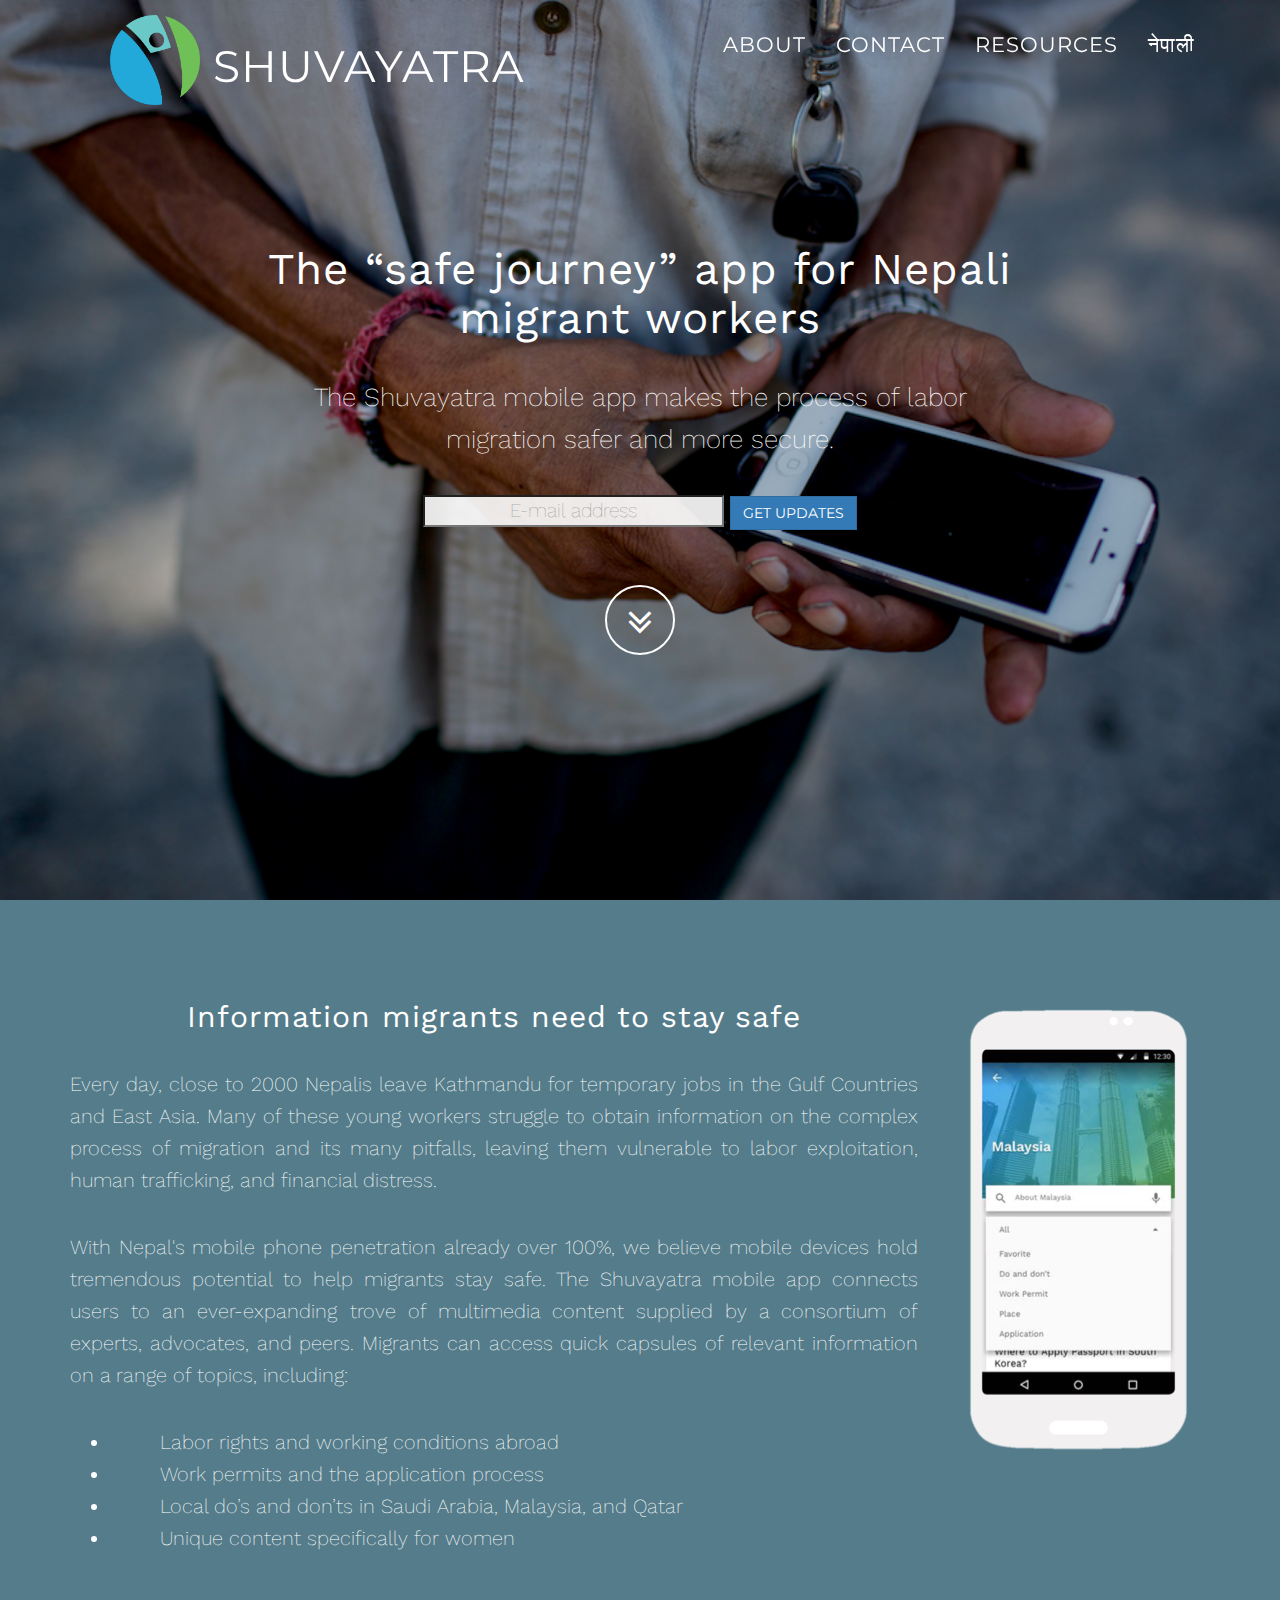
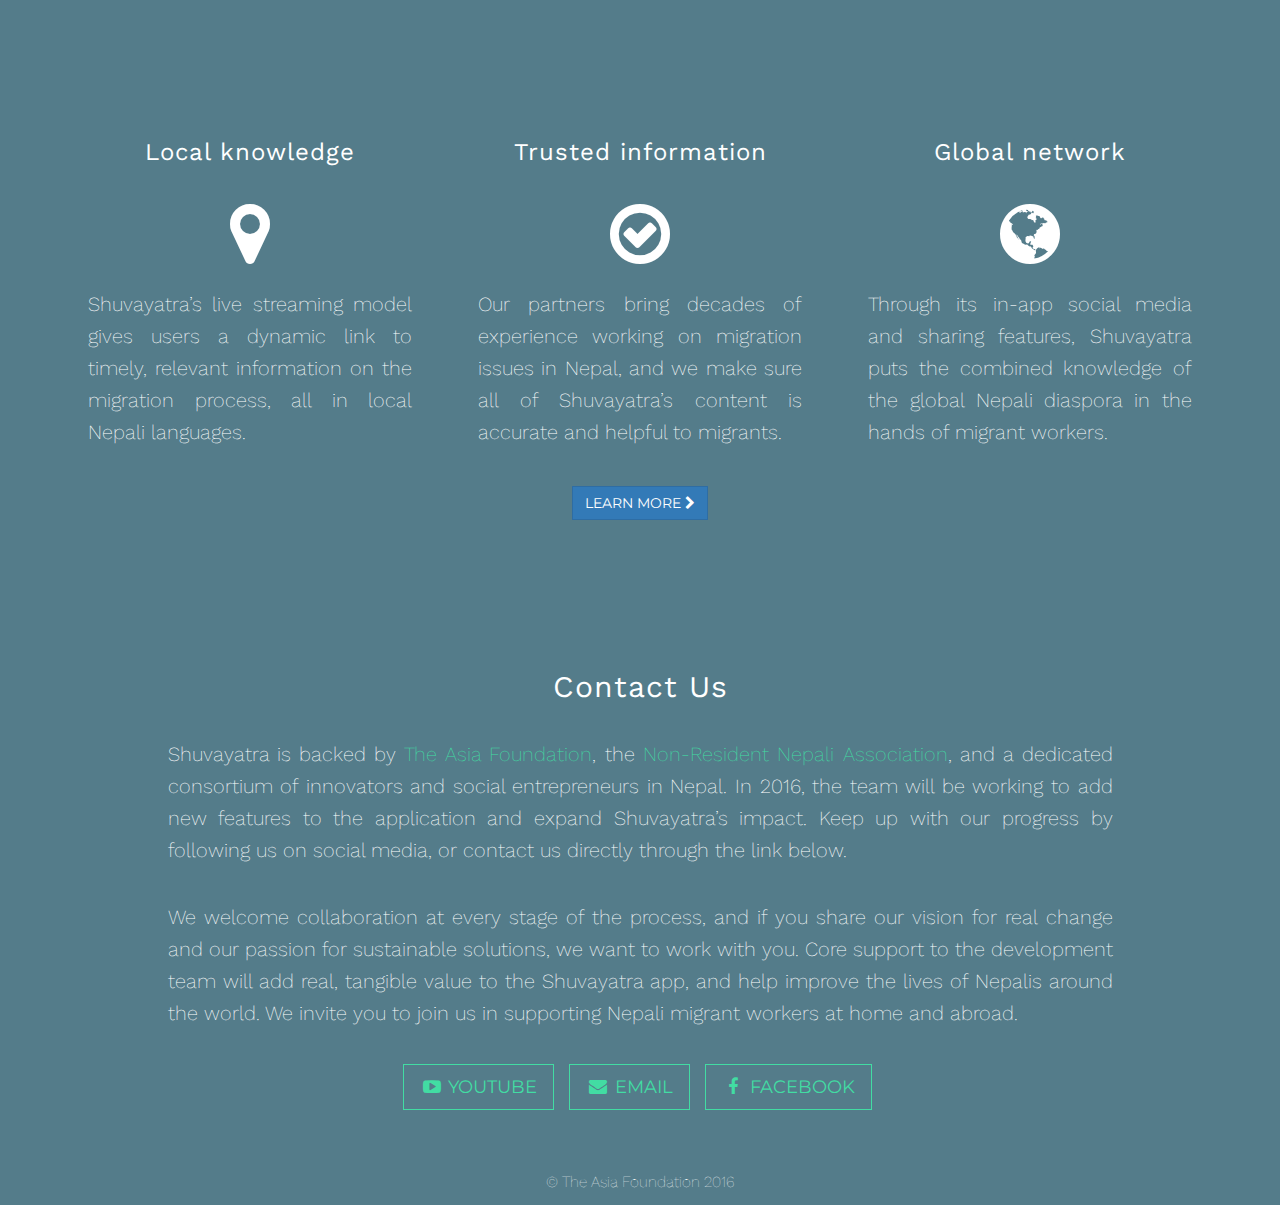
==== index.html @ eabff845 "revise translations on main page" ====
<!DOCTYPE html>
<html lang="en,ne">

<head>

    <meta charset="utf-8">
    <meta http-equiv="X-UA-Compatible" content="IE=edge">
    <meta name="viewport" content="width=device-width, initial-scale=1">
    <meta name="description" content="The Shuvayatra mobile app makes the process of labor migration safer and more secure for Nepali workers.">
    <meta name="author" content="">

    <link rel="icon" href="https://dfed6fddc25c691178fe53743602314c5fc57962.googledrive.com/host/0B5J8Wo81pfk5S0ZQRzBnTHBxbEk/img/logo-square.png" type="image/png" />

    <!-- Open Graph tags -->
    <meta property="og:title" content="The “safe journey” app for Nepali migrant workers" />
    <meta property="og:type" content="website" />
    <meta property="og:description" content="The Shuvayatra mobile app makes labor migration safer and more secure." />
    <meta property="og:image" content="https://dfed6fddc25c691178fe53743602314c5fc57962.googledrive.com/host/0B5J8Wo81pfk5S0ZQRzBnTHBxbEk/img/logo-square.png" />

    <title class="translate" key="the_safe_journey_app">Shuvayatra - The Safe Migration App</title>

    <!-- Bootstrap Core CSS -->
    <link href="css/bootstrap.min.css" rel="stylesheet">

    <!-- Custom CSS -->
    <link href="css/grayscale.css" rel="stylesheet">

    <!-- Custom Fonts -->
    <link href="font-awesome/css/font-awesome.min.css" rel="stylesheet" type="text/css">
    <link href="http://fonts.googleapis.com/css?family=Montserrat:400,700" rel="stylesheet" type="text/css">

    <!-- HTML5 Shim and Respond.js IE8 support of HTML5 elements and media queries -->
    <!-- WARNING: Respond.js doesn't work if you view the page via file:// -->
    <!--[if lt IE 9]>
        <script src="https://oss.maxcdn.com/libs/html5shiv/3.7.0/html5shiv.js"></script>
        <script src="https://oss.maxcdn.com/libs/respond.js/1.4.2/respond.min.js"></script>
    <![endif]-->

</head>

<body id="page-top" data-spy="scroll" data-target=".navbar-fixed-top">

    <!-- Navigation -->
    <nav class="navbar navbar-custom navbar-fixed-top" role="navigation">
        <div class="container">
            <div class="navbar-header">
                <button type="button" class="navbar-toggle" data-toggle="collapse" data-target=".navbar-main-collapse">
                    <i class="fa fa-bars"></i>
                </button>
                <a class="navbar-brand page-scroll" href="#page-top">
                  <ul>
                    <img class="logo" src="img/logo-square.png" />
                    <span class="translate">Shuvayatra</span>
                  </ul>
                </a>
            </div>

            <!-- Collect the nav links, forms, and other content for toggling -->
            <div class="collapse navbar-collapse navbar-right navbar-main-collapse">
                <ul class="nav navbar-nav">
                    <!-- Hidden li included to remove active class from about link when scrolled up past about section -->
                    <li class="hidden">
                        <a href="#page-top"></a>
                    </li>
                    <li>
                        <a class="page-scroll translate" href="#about">About</a>
                    </li>
                    <!-- <li>
                        <a class="page-scroll" href="#download">Download</a>
                    </li> -->
                    <li>
                        <a class="page-scroll translate" href="#contact">Contact</a>
                    </li>
                    <li>
                      <a class="translate resourcelink" href="more-info.html?x=/">Resources</a>
                    </li>
                    <li>
                      <a class="translatebtn" href="#nepali" style="font-size: 20px;" onclick="toNepali()">नेपाली</a>
                    </li>
                </ul>
            </div>
            <!-- /.navbar-collapse -->
        </div>
        <!-- /.container -->
    </nav>

    <!-- Intro Header -->
    <header class="intro">
        <div class="intro-body">
            <div class="container">
                <div class="row">
                    <div class="col-md-8 col-md-offset-2">
                        <h1 class="brand-heading translate" key="the_safe_journey_app">The “safe journey” app for Nepali migrant workers</h1>
                        <p class="intro-text translate" key="the_shuvayatra_mobile_app">The Shuvayatra mobile app makes the process of labor migration safer and more secure.</p>
                        <form action="http://formspree.io/tech@asiafoundation.org" method="POST">
                          <input class="translate" type="email" id="email" name="_replyto" placeholder="E-mail address"/>
                          <input class="translate" type="hidden" name="body" value="Register for Shuvayatra app using FormSpree"/>
                          <button type="submit" class="btn btn-primary translate">Get updates</button>
                        </form>
                        <br> <br>
                        <a href="#about" class="btn btn-circle page-scroll">
                            <i class="fa fa-angle-double-down animated"></i>
                        </a>
                    </div>
                </div>
            </div>
        </div>
    </header>

    <!-- About Section -->
    <section id="about" class="content-section text-center">
      <div class="container content-section text-center">
        <div class="row">
            <div class="col-md-9 col-xs-12">
                <h2 class="translate">Information migrants need to stay safe</h2>
                <p class="translate" key="every_day_close">Every day, close to 2000 Nepalis leave Kathmandu for temporary jobs in the Gulf Countries and East Asia. Many of these young workers struggle to obtain information on the complex process of migration and its many pitfalls, leaving them vulnerable to labor exploitation, human trafficking, and financial distress.</p>
                <p class="translate" key="with_nepal_mobile_phone">With Nepal's mobile phone penetration already over 100%, we believe mobile devices hold tremendous potential to help migrants stay safe. The Shuvayatra mobile app connects users to an ever-expanding trove of multimedia content supplied by a consortium of experts, advocates, and peers. Migrants can access quick capsules of relevant information on a range of topics, including:</p>
                <div class="topics">
                  <ul>
                    <li class="translate">Labor rights and working conditions abroad</li>
                    <li class="translate">Work permits and the application process</li>
                    <li class="translate" key="local_dos_and_donts">Local do’s and don’ts in Saudi Arabia, Malaysia, and Qatar</li>
                    <li class="translate" key="unique_women_content">Unique content specifically for women</li>
                  </ul>
                </div>
            </div>
            <div class="col-md-3 col-xs-12">
              <img src="img/screenshot.png">
            </div>
        </div>
      </div>
    </section>

    <!-- Download Section -->
    <section id="download" class="content-section text-center">
        <div class="download-section">
            <div class="container">
              <div class="row">
                <div class="col-lg-4 col-xs-12">
                    <h3 class="translate">Local knowledge</h3>
                    <i class="fa fa-map-marker fa-5x"></i>
                    <p class="translate" key="live_streaming_model">Shuvayatra’s live streaming model gives users a dynamic link to timely, relevant information on the migra&shy;tion process, all in local Nepali languages.</p>
                </div>
                <div class="col-lg-4 col-xs-12">
                    <h3 class="translate">Trusted information</h3>
                    <i class="fa fa-check-circle-o fa-5x"></i>
                    <p class="translate" key="our_partners">Our partners bring decades of experience working on migration issues in Nepal, and we make sure all of Shuvayatra’s content is accurate and helpful to migrants.</p>
                </div>
                <div class="col-lg-4 col-xs-12">
                    <h3 class="translate">Global network</h3>
                    <i class="fa fa-globe fa-5x"></i>
                    <p class="translate" key="in_app_social_media">Through its in-app social media and sharing features, Shuvayatra puts the combined knowledge of the global Nepali diaspora in the hands of migrant workers.</p>
                </div>
            </div>
          </div>
          &nbsp;
          <div class="container">
            <div class="col-lg-8 col-lg-offset-2">
              <a href="more-info.html?x=/" class="translate btn btn-primary resourcelink" key="learn_more">Learn more <i class="fa fa-chevron-right"></i></a>
            </div>
          </div>
        </div>
    </section>

    <!-- Contact Section -->
    <section id="contact" class="container content-section text-center">
        <div class="row">
            <div class="col-lg-10 col-lg-offset-1">
                <h2 class="translate">Contact Us</h2>
                <p class="translate" key="backed_by_taf">Shuvayatra is backed by <a href="http://asiafoundation.org/">The Asia Foundation</a>, the <a href="http://nrna.org.np">Non-Resident Nepali Association</a>, and a dedicated consortium of innovators and social entrepreneurs in Nepal. In 2016, the team will be working to add new features to the application and expand Shuvayatra’s impact. Keep up with our progress by following us on social media, or contact us directly through the link below.</p>
                <p class="translate" key="welcome_collaboration">We welcome collaboration at every stage of the process, and if you share our vision for real change and our passion for sustainable solutions, we want to work with you. Core support to the development team will add real, tangible value to the Shuvayatra app, and help improve the lives of Nepalis around the world. We invite you to join us in supporting Nepali migrant workers at home and abroad.</p>
                <ul class="list-inline banner-social-buttons">
                    <li>
                          <a href="https://www.youtube.com/channel/UC5z1Cb5_fWElWu8L_8pslwQ" class="btn btn-default btn-lg"><i class="fa fa-youtube-play fa-fw"></i> <span class="network-name translate">YouTube</span></a>
                    </li>
                    <li>
                        <a href="mailto:tech@asiafoundation.org" class="btn btn-default btn-lg"><i class="fa fa-envelope fa-fw"></i> <span class="network-name translate">Email</span></a>
                    </li>
                    <li>
                        <a href="https://www.facebook.com/ShuvayatraApp" class="btn btn-default btn-lg"><i class="fa fa-facebook fa-fw"></i> <span class="network-name translate">Facebook</span></a>
                    </li>
                </ul>
            </div>
        </div>
    </section>

        <!-- Footer -->
    <footer>
        <div class="container text-center">
            <p>&copy; The Asia Foundation 2016</p>
        </div>
    </footer>

    <!-- jQuery -->
    <script src="js/jquery.js"></script>

    <!-- Bootstrap Core JavaScript -->
    <script src="js/bootstrap.min.js"></script>

    <!-- Plugin JavaScript -->
    <script src="js/jquery.easing.min.js"></script>

    <!-- Custom Theme JavaScript -->
    <script src="js/grayscale.js"></script>

    <script src="js/polyglot.min.js"></script>
    <script src="js/translate.js"></script>
</body>

</html>
---- css/grayscale.css ----
/*!
 * Start Bootstrap - Grayscale Bootstrap Theme (http://startbootstrap.com)
 * Code licensed under the Apache License v2.0.
 * For details, see http://www.apache.org/licenses/LICENSE-2.0.
 */
 @import url(//fonts.googleapis.com/css?family=Work+Sans:400,300,200,500);
 @import url(https://fonts.googleapis.com/css?family=Khula:300,400,600&subset=devanagari);

body {
    width: 100%;
    height: 100%;
    font-family: 'Work Sans', 'Khula', 'Helvetica', sans-serif !important;
    color: #fff;
    background-color: #547C8A;
}

html {
    width: 100%;
    height: 100%;
}

h1,
h2,
h3,
h4,
h5,
h6 {
    margin: 0 0 35px;
    font-weight: 400;
    letter-spacing: 1px;
}

p {
    margin: 0 0 25px;
    font-size: 18px;
    line-height: 1.5;
    font-weight: 200;
}
.topics ul {
  margin: 0 0 25px;
  font-size: 18px;
  line-height: 1.5;
  text-align: left;
  font-weight: 200;
}

@media(min-width:768px) {
    p {
        margin: 0 0 35px;
        font-size: 20px;
        line-height: 1.6;
    }
    .topics ul {
      text-indent: 50px;
      margin: 0 0 35px;
      font-size: 20px;
      line-height: 1.6;
    }
}

a {
    color: #42dca3;
    -webkit-transition: all .2s ease-in-out;
    -moz-transition: all .2s ease-in-out;
    transition: all .2s ease-in-out;
}

a:hover,
a:focus {
    text-decoration: none;
    color: #1d9b6c;
}

.light {
    font-weight: 400;
}

.logo {
  height: 90px;
  width: auto;
  margin-top: -20px;
}

@media(max-width:768px) {
  .logo {
    height: 40px;
    margin-top: -5px;
  }
}

.navbar-custom {
    margin-bottom: 0;
    border-bottom: 1px solid rgba(255,255,255,.3);
    text-transform: uppercase;
    font-family: Montserrat,"Helvetica Neue",Helvetica,Arial,sans-serif;
    background-color: #000;
    font-size: 1.5em;
}

.navbar-custom .navbar-brand {
    font-weight: 400;
}

.navbar-custom .navbar-brand:focus {
    outline: 0;
}

.navbar-custom .navbar-brand .navbar-toggle {
    padding: 4px 6px;
    font-size: 16px;
    color: #fff;
}

.navbar-custom .navbar-brand .navbar-toggle:focus,
.navbar-custom .navbar-brand .navbar-toggle:active {
    outline: 0;
}

.navbar-custom a {
    color: #fff;
}

.navbar-custom .nav li a {
    -webkit-transition: background .3s ease-in-out;
    -moz-transition: background .3s ease-in-out;
    transition: background .3s ease-in-out;
    text-align: right;
}

.navbar-custom .nav li a:hover {
    outline: 0;
    color: rgba(255,255,255,.8);
    background-color: transparent;
}

.navbar-custom .nav li a:focus,
.navbar-custom .nav li a:active {
    outline: 0;
    background-color: transparent;
}

.navbar-custom .nav li.active {
    outline: 0;
}

.navbar-custom .nav li.active a {
    background-color: rgba(255,255,255,.3);
}

.navbar-custom .nav li.active a:hover {
    color: #fff;
}

@media(min-width:768px) {
    .navbar-custom {
        padding: 20px 0;
        border-bottom: 0;
        letter-spacing: 1px;
        background: 0 0;
        -webkit-transition: background .3s ease-in-out,padding .3s ease-in-out;
        -moz-transition: background .3s ease-in-out,padding .3s ease-in-out;
        transition: background .3s ease-in-out,padding .3s ease-in-out;
    }

    .navbar-custom .navbar-brand {
      font-size: 44px;
    }

    .navbar-custom img {
      transition: height .3s ease-in-out, margin 0.3s ease-in-out;
    }

    .navbar-custom.top-nav-collapse img {
      height: 40px;
      margin-top: -10px;
    }

    .navbar-custom.top-nav-collapse {
        padding: 0;
        border-bottom: 1px solid rgba(255,255,255,.3);
        background: #000;
    }
}

.intro {
    display: table;
    width: 100%;
    height: auto;
    padding: 100px 0;
    text-align: center;
    color: #fff;
    background: url(../img/intro-bg\ copy.png) no-repeat bottom center scroll;
    background-color: #000;
    -webkit-background-size: cover;
    -moz-background-size: cover;
    background-size: cover;
    -o-background-size: cover;
}

.intro .intro-body {
    display: table-cell;
    vertical-align: middle;
}

.intro .intro-body .brand-heading {
    font-size: 32px;
}

.intro .intro-body .intro-text {
    font-size: 18px;
}

form {
  margin-left: auto;
  margin-right: auto;
  font-size: 1.4em;
  font-weight: lighter;
  font-family: inherit;
}

#email {
  background: rgba(255, 255, 255, 0.9);
  text-align: center;
  padding: 0 20px;
  font-family: inherit;
  color: #000;
}

@media(min-width:768px) {
    .intro {
        height: 100%;
        padding: 0;
    }

    .intro .intro-body .brand-heading {
        font-size: 44px;
    }

    .intro .intro-body .intro-text {
        font-size: 26px;
    }
}

.btn-circle {
    width: 70px;
    height: 70px;
    margin-top: 15px;
    padding: 7px 16px;
    border: 2px solid #fff;
    border-radius: 100%!important;
    font-size: 40px;
    color: #fff;
    background: 0 0;
    -webkit-transition: background .3s ease-in-out;
    -moz-transition: background .3s ease-in-out;
    transition: background .3s ease-in-out;
}

.btn-circle:hover,
.btn-circle:focus {
    outline: 0;
    color: #fff;
    background: rgba(255,255,255,.1);
}

.btn-circle i.animated {
    -webkit-transition-property: -webkit-transform;
    -webkit-transition-duration: 1s;
    -moz-transition-property: -moz-transform;
    -moz-transition-duration: 1s;
}

.btn-circle:hover i.animated {
    -webkit-animation-name: pulse;
    -moz-animation-name: pulse;
    -webkit-animation-duration: 1.5s;
    -moz-animation-duration: 1.5s;
    -webkit-animation-iteration-count: infinite;
    -moz-animation-iteration-count: infinite;
    -webkit-animation-timing-function: linear;
    -moz-animation-timing-function: linear;
}

@-webkit-keyframes pulse {
    0% {
        -webkit-transform: scale(1);
        transform: scale(1);
    }

    50% {
        -webkit-transform: scale(1.2);
        transform: scale(1.2);
    }

    100% {
        -webkit-transform: scale(1);
        transform: scale(1);
    }
}

@-moz-keyframes pulse {
    0% {
        -moz-transform: scale(1);
        transform: scale(1);
    }

    50% {
        -moz-transform: scale(1.2);
        transform: scale(1.2);
    }

    100% {
        -moz-transform: scale(1);
        transform: scale(1);
    }
}

.content-section {
    padding-top: 35px;
}

.content-section p {
  text-align: justify;
}

.download-section {
    width: 100%;
    padding: 50px 0;
    color: #fff;
    background: url(../img/boats.jpg) no-repeat center center scroll;
    -webkit-background-size: cover;
    -moz-background-size: cover;
    background-size: cover;
    -o-background-size: cover;
}

.download-section p {
  text-align: justify;
  margin: 5%;
}

#map {
    width: 100%;
    height: 200px;
    margin-top: 100px;
}

@media(min-width:767px) {
    .content-section {
        padding-top: 50px;
    }

    .download-section {
        padding: 100px 0;
    }

    #map {
        height: 400px;
        margin-top: 250px;
    }
}

.btn {
    border-radius: 0;
    text-transform: uppercase;
    font-family: Montserrat,"Helvetica Neue",Helvetica,Arial,sans-serif;
    font-weight: 400;
    -webkit-transition: all .3s ease-in-out;
    -moz-transition: all .3s ease-in-out;
    transition: all .3s ease-in-out;
}

.btn-default {
    border: 1px solid #42dca3;
    color: #42dca3;
    background-color: transparent;
}

.btn-default:hover,
.btn-default:focus {
    border: 1px solid #42dca3;
    outline: 0;
    color: #000;
    background-color: #42dca3;
}

ul.banner-social-buttons {
    margin-top: 0;
}

@media(max-width:1199px) {
    ul.banner-social-buttons {
        margin-top: 15px;
    }
}

@media(max-width:767px) {
    ul.banner-social-buttons li {
        display: inline;
        margin-bottom: 20px;
        margin: 0 5%;
        padding: 0;
    }

    ul.banner-social-buttons li:last-child {
        margin-bottom: 0;
    }

    ul.banner-social-buttons .network-name {
      display: none;
    }
}

footer {
    padding: 50px 0 10px 0;
}

footer p {
    margin: 0;
    font-weight: 100;
    font-size: 1.1em;
}

::-moz-selection {
    text-shadow: none;
    background: #fcfcfc;
    background: rgba(255,255,255,.2);
}

::selection {
    text-shadow: none;
    background: #fcfcfc;
    background: rgba(255,255,255,.2);
}

img::selection {
    background: 0 0;
}

img::-moz-selection {
    background: 0 0;
}

body {
    webkit-tap-highlight-color: rgba(255,255,255,.2);
}
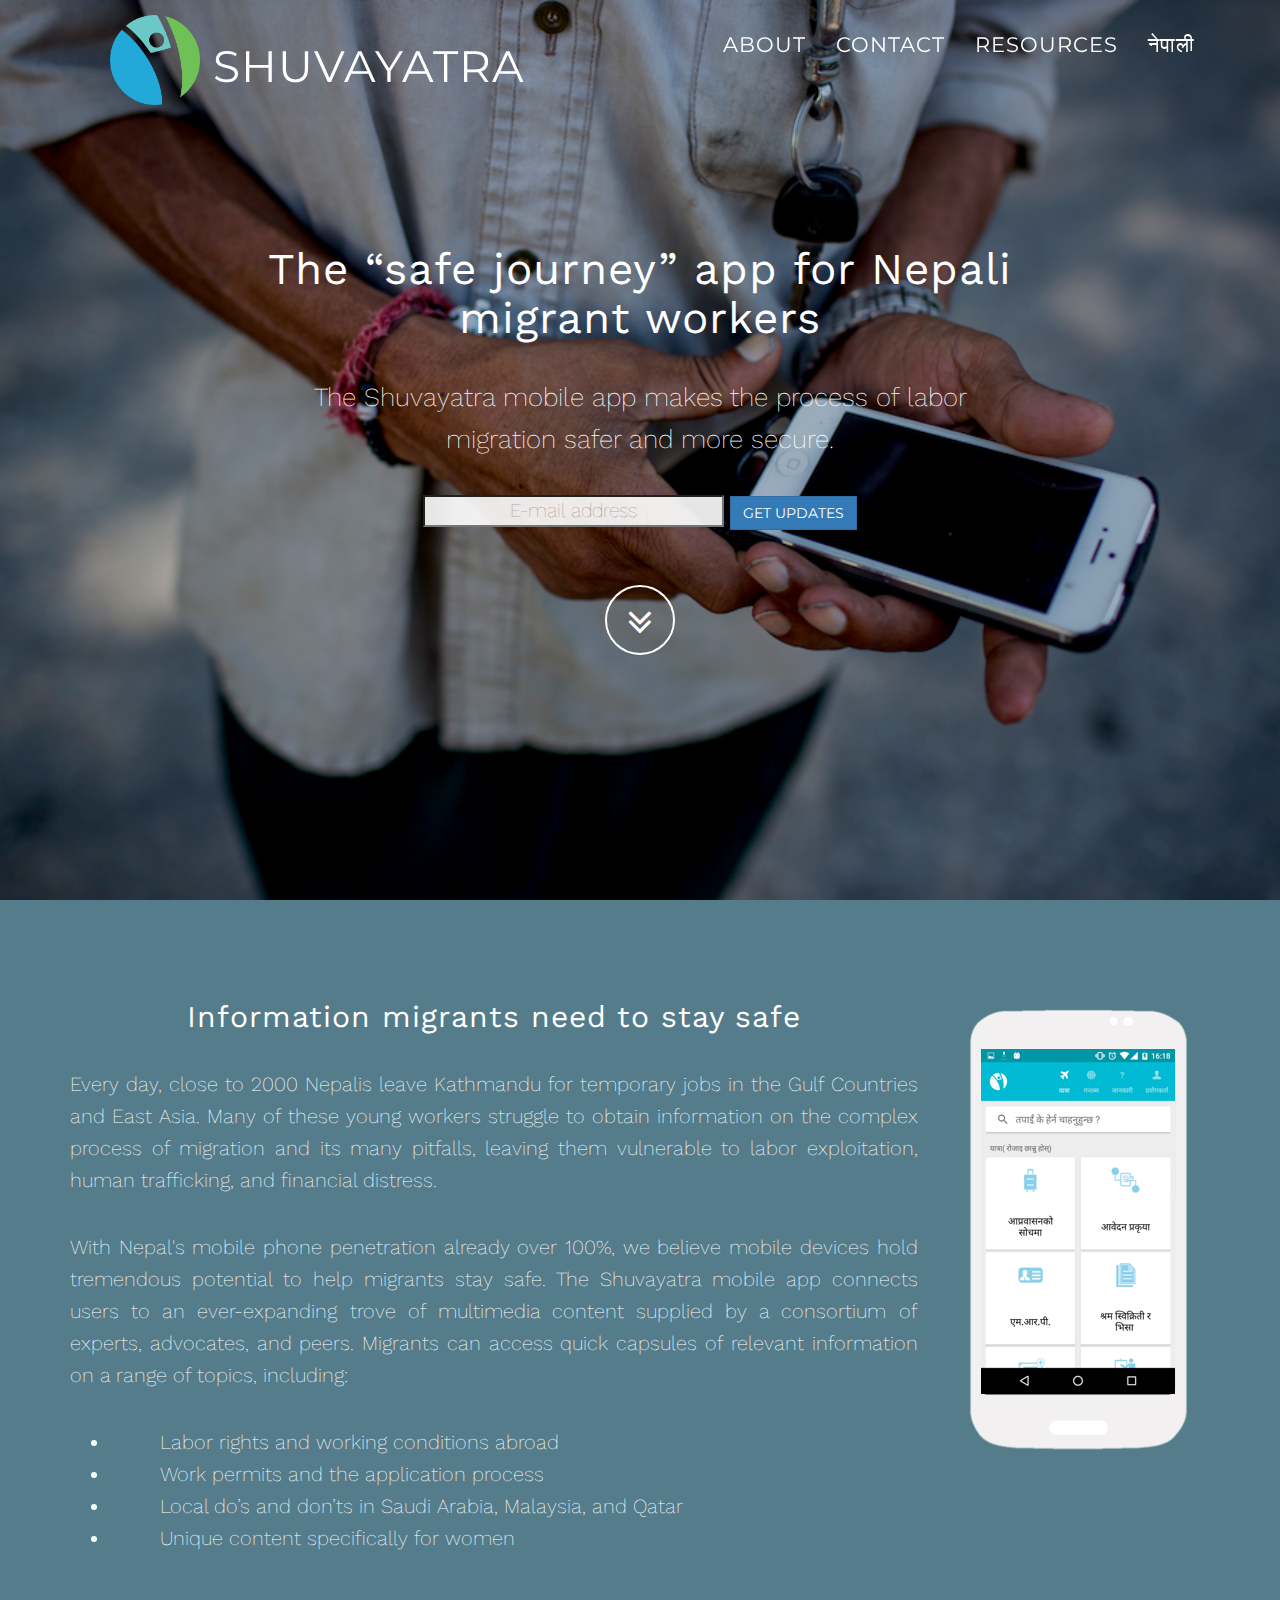
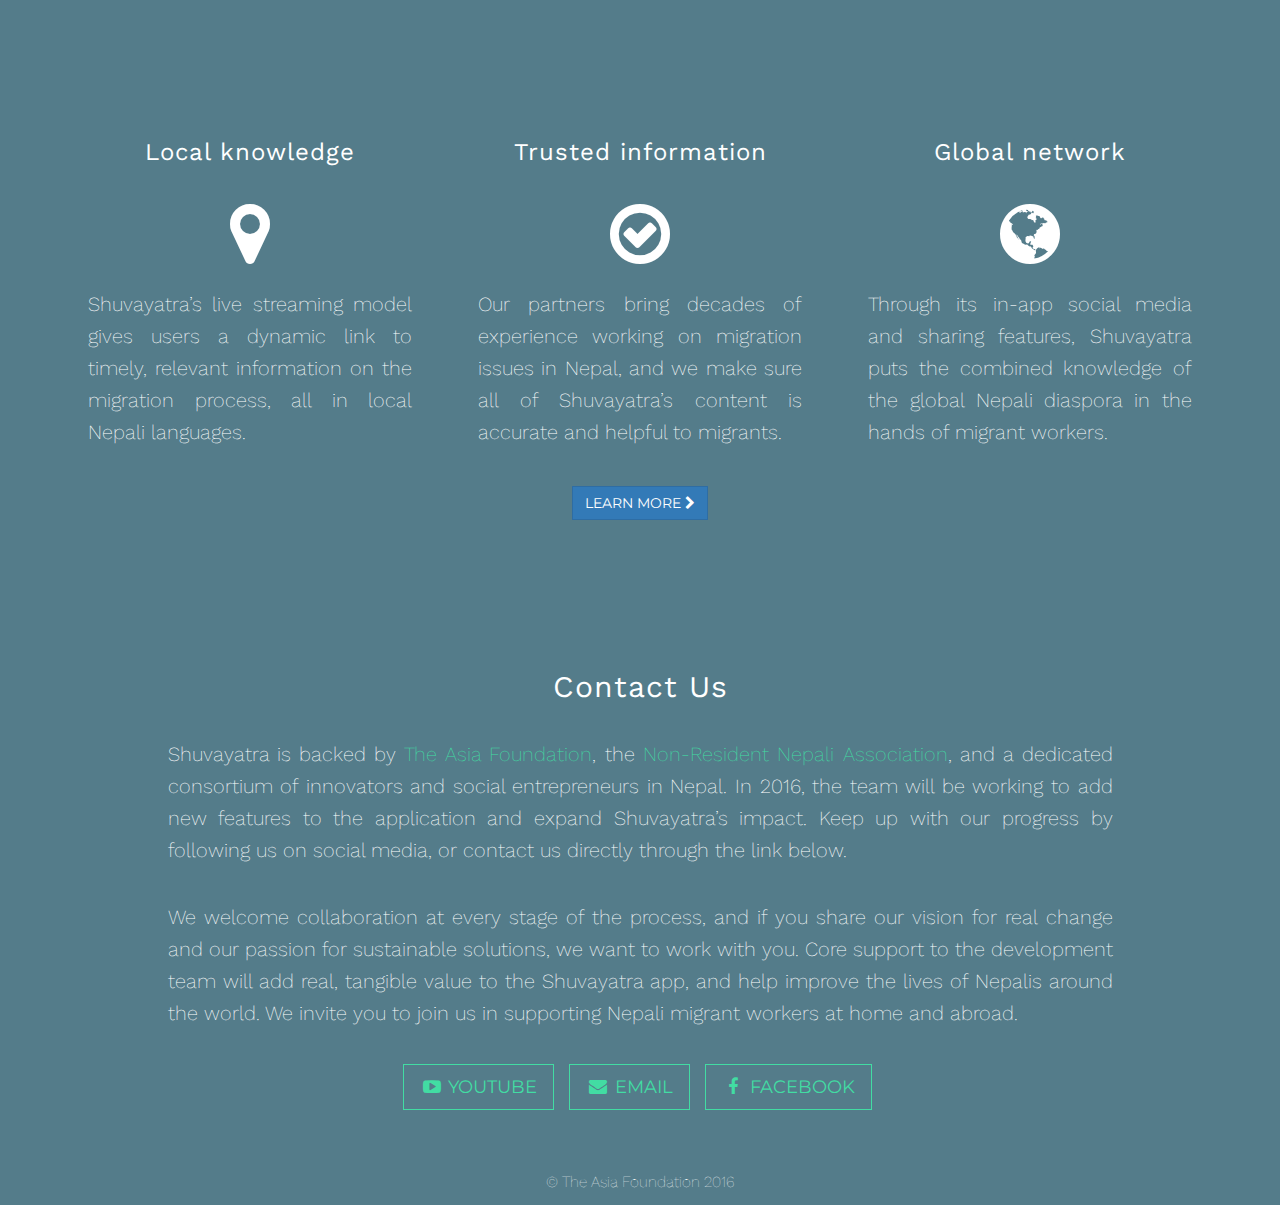
==== commit 3e64f3c1: "revised translations + newer screenshot" ====
--- a/index.html
+++ b/index.html
@@ -2,7 +2,6 @@
 <html lang="en,ne">
 
 <head>
-
     <meta charset="utf-8">
     <meta http-equiv="X-UA-Compatible" content="IE=edge">
     <meta name="viewport" content="width=device-width, initial-scale=1">
@@ -35,6 +34,15 @@
         <script src="https://oss.maxcdn.com/libs/html5shiv/3.7.0/html5shiv.js"></script>
         <script src="https://oss.maxcdn.com/libs/respond.js/1.4.2/respond.min.js"></script>
     <![endif]-->
+    <script>
+    (function(i,s,o,g,r,a,m){i['GoogleAnalyticsObject']=r;i[r]=i[r]||function(){
+      (i[r].q=i[r].q||[]).push(arguments)},i[r].l=1*new Date();a=s.createElement(o),
+      m=s.getElementsByTagName(o)[0];a.async=1;a.src=g;m.parentNode.insertBefore(a,m)
+    })(window,document,'script','https://www.google-analytics.com/analytics.js','ga');
+
+    ga('create', 'UA-77878844-1', 'auto');
+    ga('send', 'pageview');
+    </script>
 
 </head>
 
@@ -125,7 +133,7 @@
                 </div>
             </div>
             <div class="col-md-3 col-xs-12">
-              <img src="img/screenshot.png">
+              <img src="img/screenshot2.png">
             </div>
         </div>
       </div>
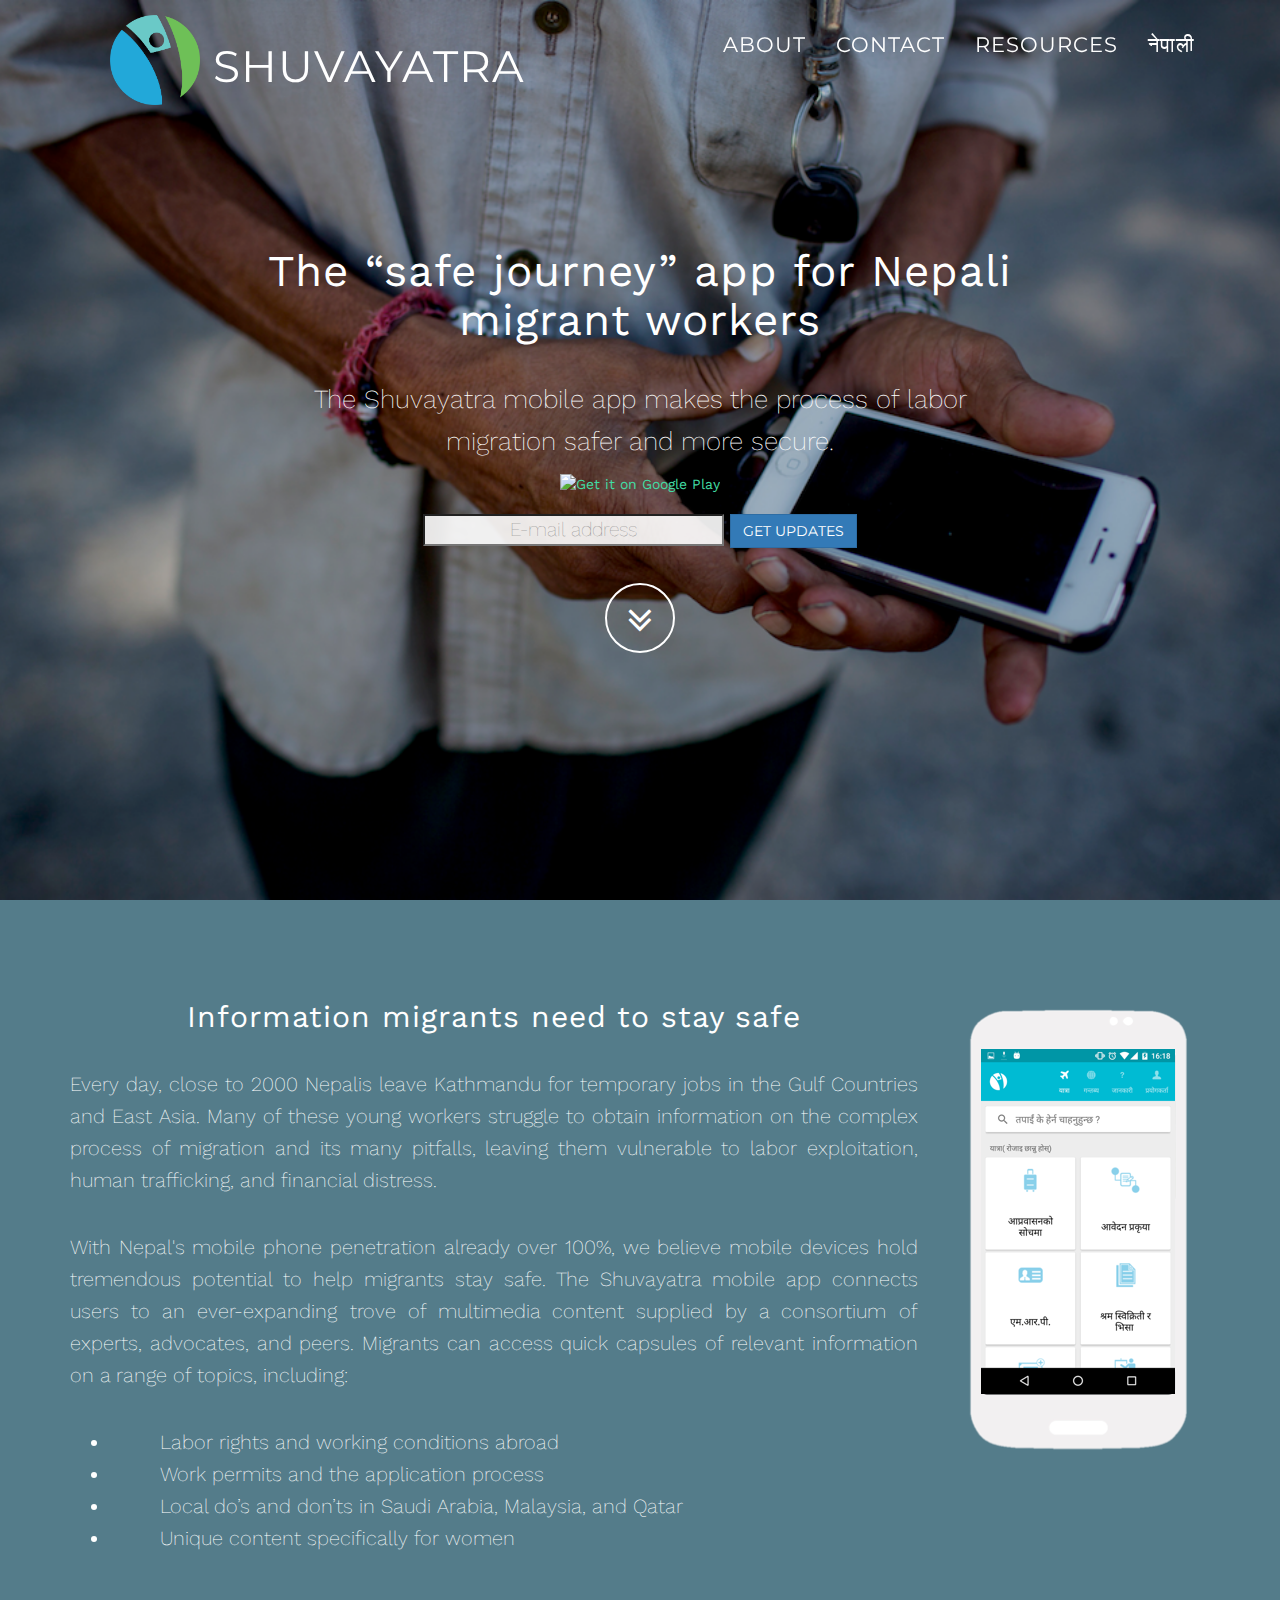
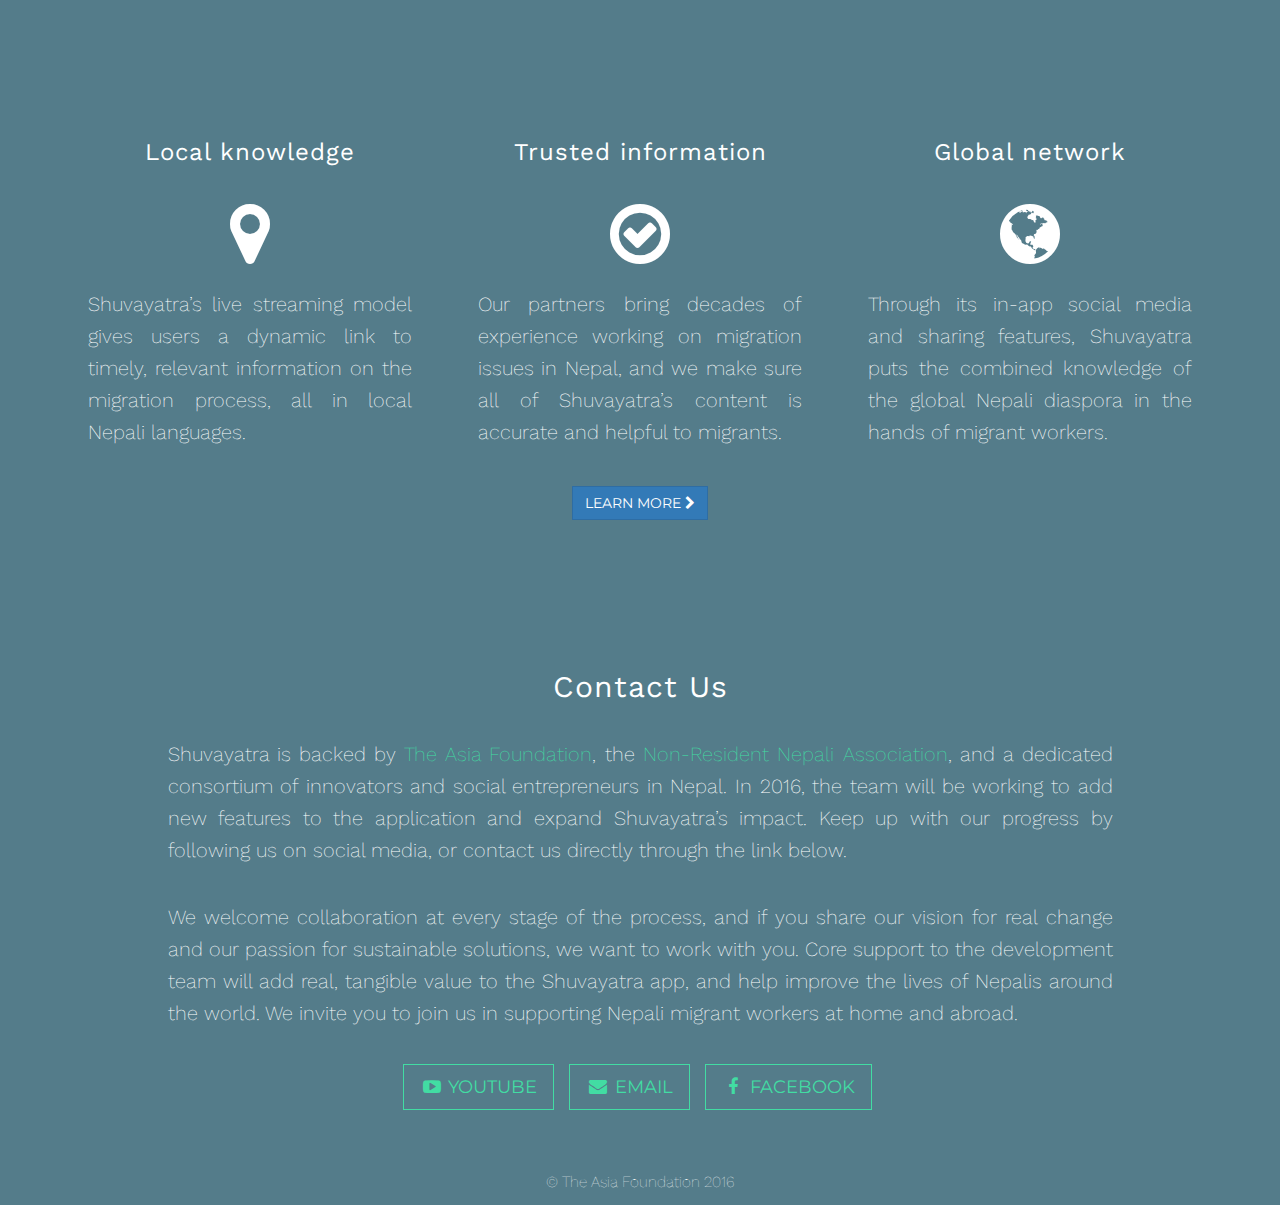
==== commit b34d981c: "add google play badge" ====
--- a/index.html
+++ b/index.html
@@ -100,12 +100,14 @@
                     <div class="col-md-8 col-md-offset-2">
                         <h1 class="brand-heading translate" key="the_safe_journey_app">The “safe journey” app for Nepali migrant workers</h1>
                         <p class="intro-text translate" key="the_shuvayatra_mobile_app">The Shuvayatra mobile app makes the process of labor migration safer and more secure.</p>
+                        <a href='https://play.google.com/store/apps/details?id=com.taf.shuvayatra&utm_source=global_co&utm_medium=prtnr&utm_content=Mar2515&utm_campaign=PartBadge&pcampaignid=MKT-Other-global-all-co-prtnr-py-PartBadge-Mar2515-1'><img alt='Get it on Google Play' style='width: 300px' src='https://play.google.com/intl/en_us/badges/images/generic/en_badge_web_generic.png'/></a>
+                        <br> <br>
                         <form action="http://formspree.io/tech@asiafoundation.org" method="POST">
                           <input class="translate" type="email" id="email" name="_replyto" placeholder="E-mail address"/>
                           <input class="translate" type="hidden" name="body" value="Register for Shuvayatra app using FormSpree"/>
                           <button type="submit" class="btn btn-primary translate">Get updates</button>
                         </form>
-                        <br> <br>
+                        <br>
                         <a href="#about" class="btn btn-circle page-scroll">
                             <i class="fa fa-angle-double-down animated"></i>
                         </a>
--- a/css/grayscale.css
+++ b/css/grayscale.css
@@ -208,6 +208,7 @@
 
 .intro .intro-body .intro-text {
     font-size: 18px;
+    margin-bottom: 10px;
 }
 
 form {
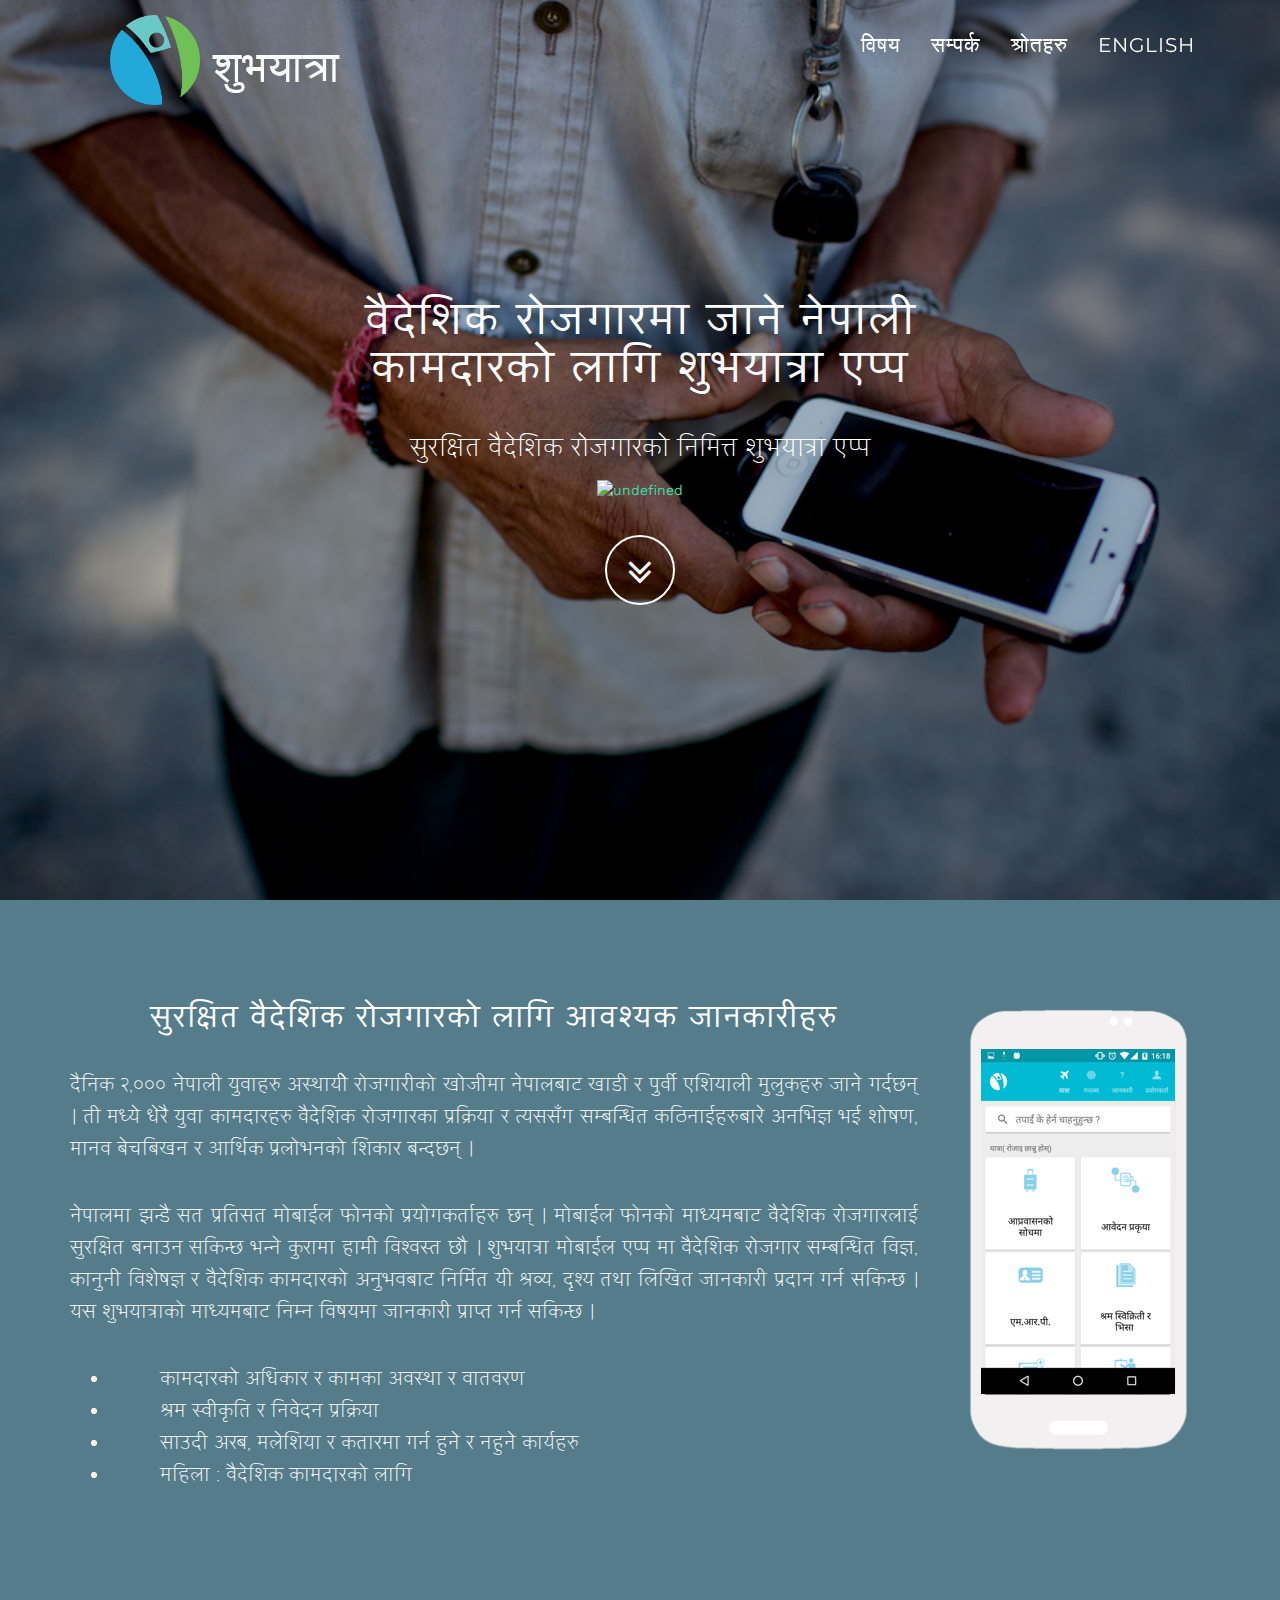
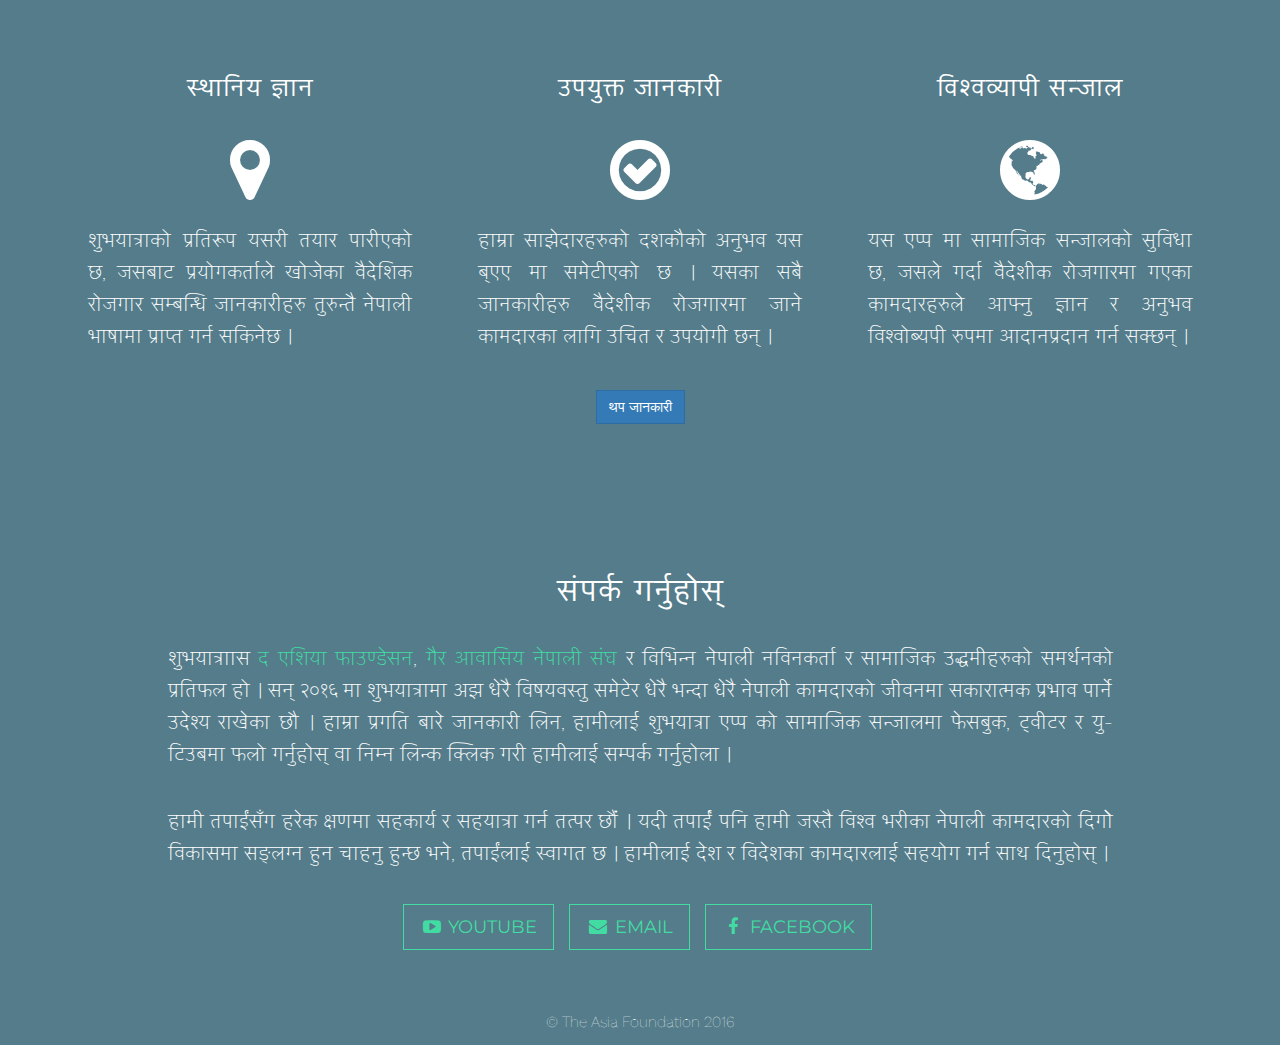
==== commit ac4e7c81: "remove email box" ====
--- a/index.html
+++ b/index.html
@@ -100,14 +100,8 @@
                     <div class="col-md-8 col-md-offset-2">
                         <h1 class="brand-heading translate" key="the_safe_journey_app">The “safe journey” app for Nepali migrant workers</h1>
                         <p class="intro-text translate" key="the_shuvayatra_mobile_app">The Shuvayatra mobile app makes the process of labor migration safer and more secure.</p>
-                        <a href='https://play.google.com/store/apps/details?id=com.taf.shuvayatra&utm_source=global_co&utm_medium=prtnr&utm_content=Mar2515&utm_campaign=PartBadge&pcampaignid=MKT-Other-global-all-co-prtnr-py-PartBadge-Mar2515-1'><img alt='Get it on Google Play' style='width: 300px' src='https://play.google.com/intl/en_us/badges/images/generic/en_badge_web_generic.png'/></a>
+                        <a href='https://play.google.com/store/apps/details?id=com.taf.shuvayatra&utm_source=global_co&utm_medium=prtnr&utm_content=Mar2515&utm_campaign=PartBadge&pcampaignid=MKT-Other-global-all-co-prtnr-py-PartBadge-Mar2515-1'><img alt='undefined' style='width: 300px' src='https://play.google.com/intl/en_us/badges/images/generic/ne_badge_web_generic.png'/></a>
                         <br> <br>
-                        <form action="http://formspree.io/tech@asiafoundation.org" method="POST">
-                          <input class="translate" type="email" id="email" name="_replyto" placeholder="E-mail address"/>
-                          <input class="translate" type="hidden" name="body" value="Register for Shuvayatra app using FormSpree"/>
-                          <button type="submit" class="btn btn-primary translate">Get updates</button>
-                        </form>
-                        <br>
                         <a href="#about" class="btn btn-circle page-scroll">
                             <i class="fa fa-angle-double-down animated"></i>
                         </a>
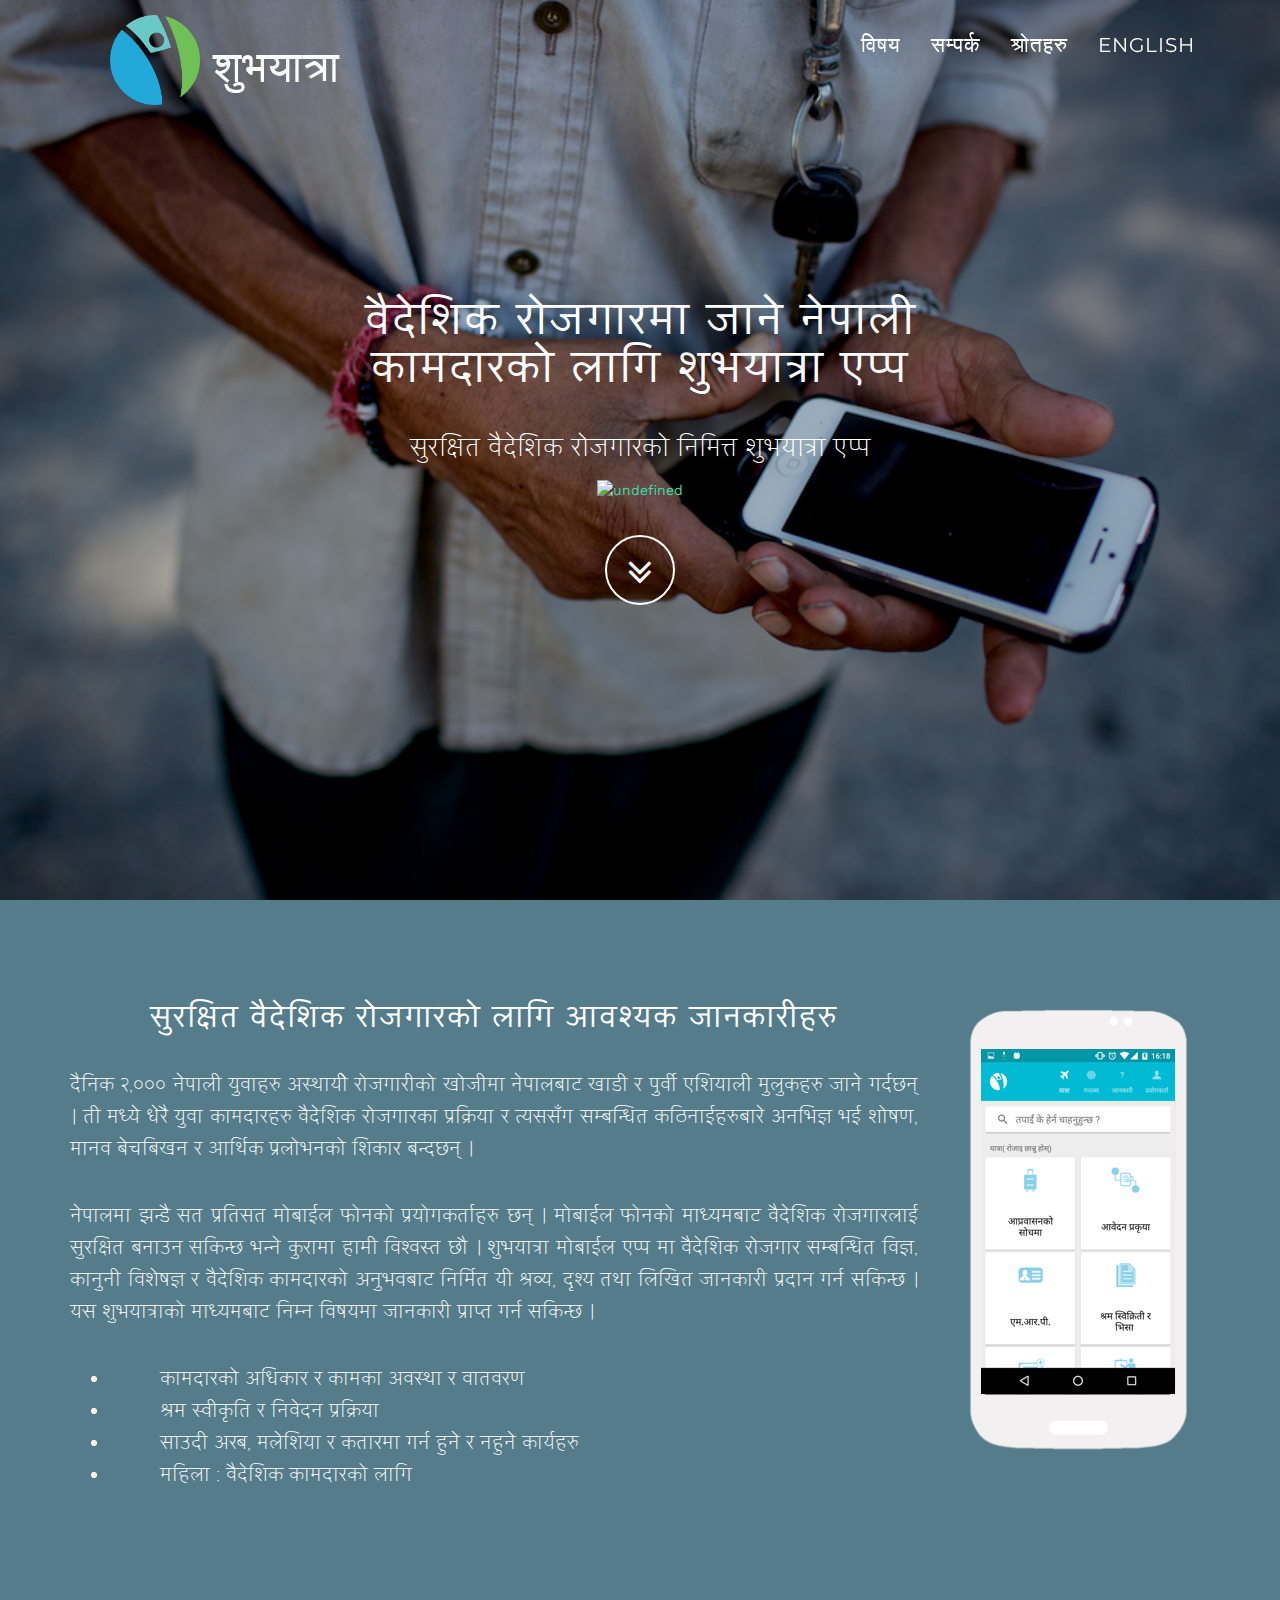
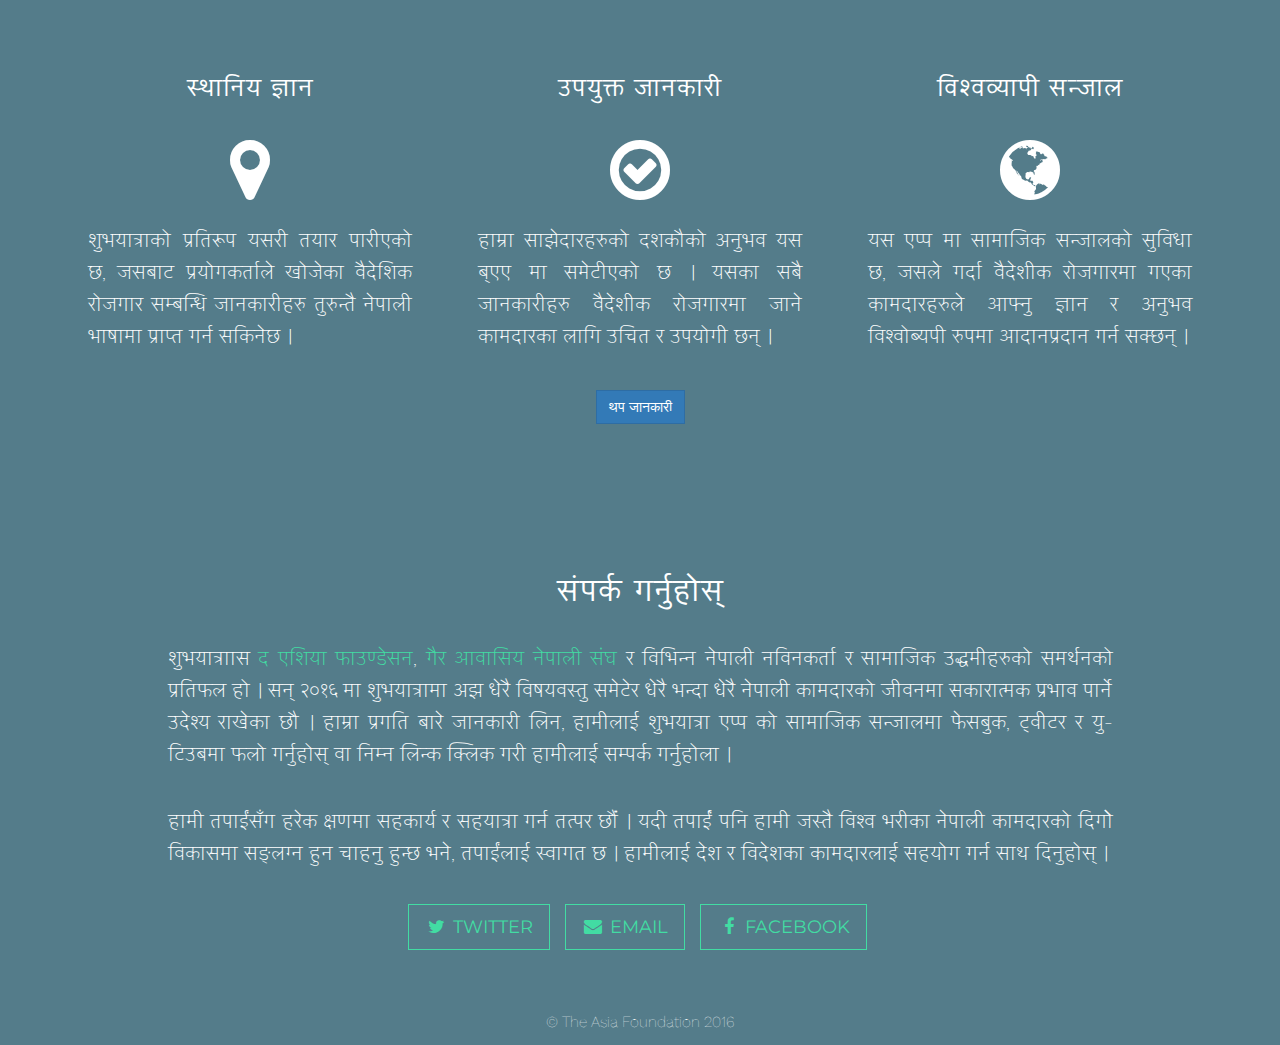
==== commit df88ff97: "switch email, add Twitter" ====
--- a/index.html
+++ b/index.html
@@ -175,10 +175,10 @@
                 <p class="translate" key="welcome_collaboration">We welcome collaboration at every stage of the process, and if you share our vision for real change and our passion for sustainable solutions, we want to work with you. Core support to the development team will add real, tangible value to the Shuvayatra app, and help improve the lives of Nepalis around the world. We invite you to join us in supporting Nepali migrant workers at home and abroad.</p>
                 <ul class="list-inline banner-social-buttons">
                     <li>
-                          <a href="https://www.youtube.com/channel/UC5z1Cb5_fWElWu8L_8pslwQ" class="btn btn-default btn-lg"><i class="fa fa-youtube-play fa-fw"></i> <span class="network-name translate">YouTube</span></a>
-                    </li>
-                    <li>
-                        <a href="mailto:tech@asiafoundation.org" class="btn btn-default btn-lg"><i class="fa fa-envelope fa-fw"></i> <span class="network-name translate">Email</span></a>
+                          <a href="https://twitter.com/shuvayatra" class="btn btn-default btn-lg"><i class="fa fa-twitter fa-fw"></i> <span class="network-name translate">Twitter</span></a>
+                    </li>
+                    <li>
+                        <a href="mailto:shuvayatra.go@gmail.com" class="btn btn-default btn-lg"><i class="fa fa-envelope fa-fw"></i> <span class="network-name translate">Email</span></a>
                     </li>
                     <li>
                         <a href="https://www.facebook.com/ShuvayatraApp" class="btn btn-default btn-lg"><i class="fa fa-facebook fa-fw"></i> <span class="network-name translate">Facebook</span></a>
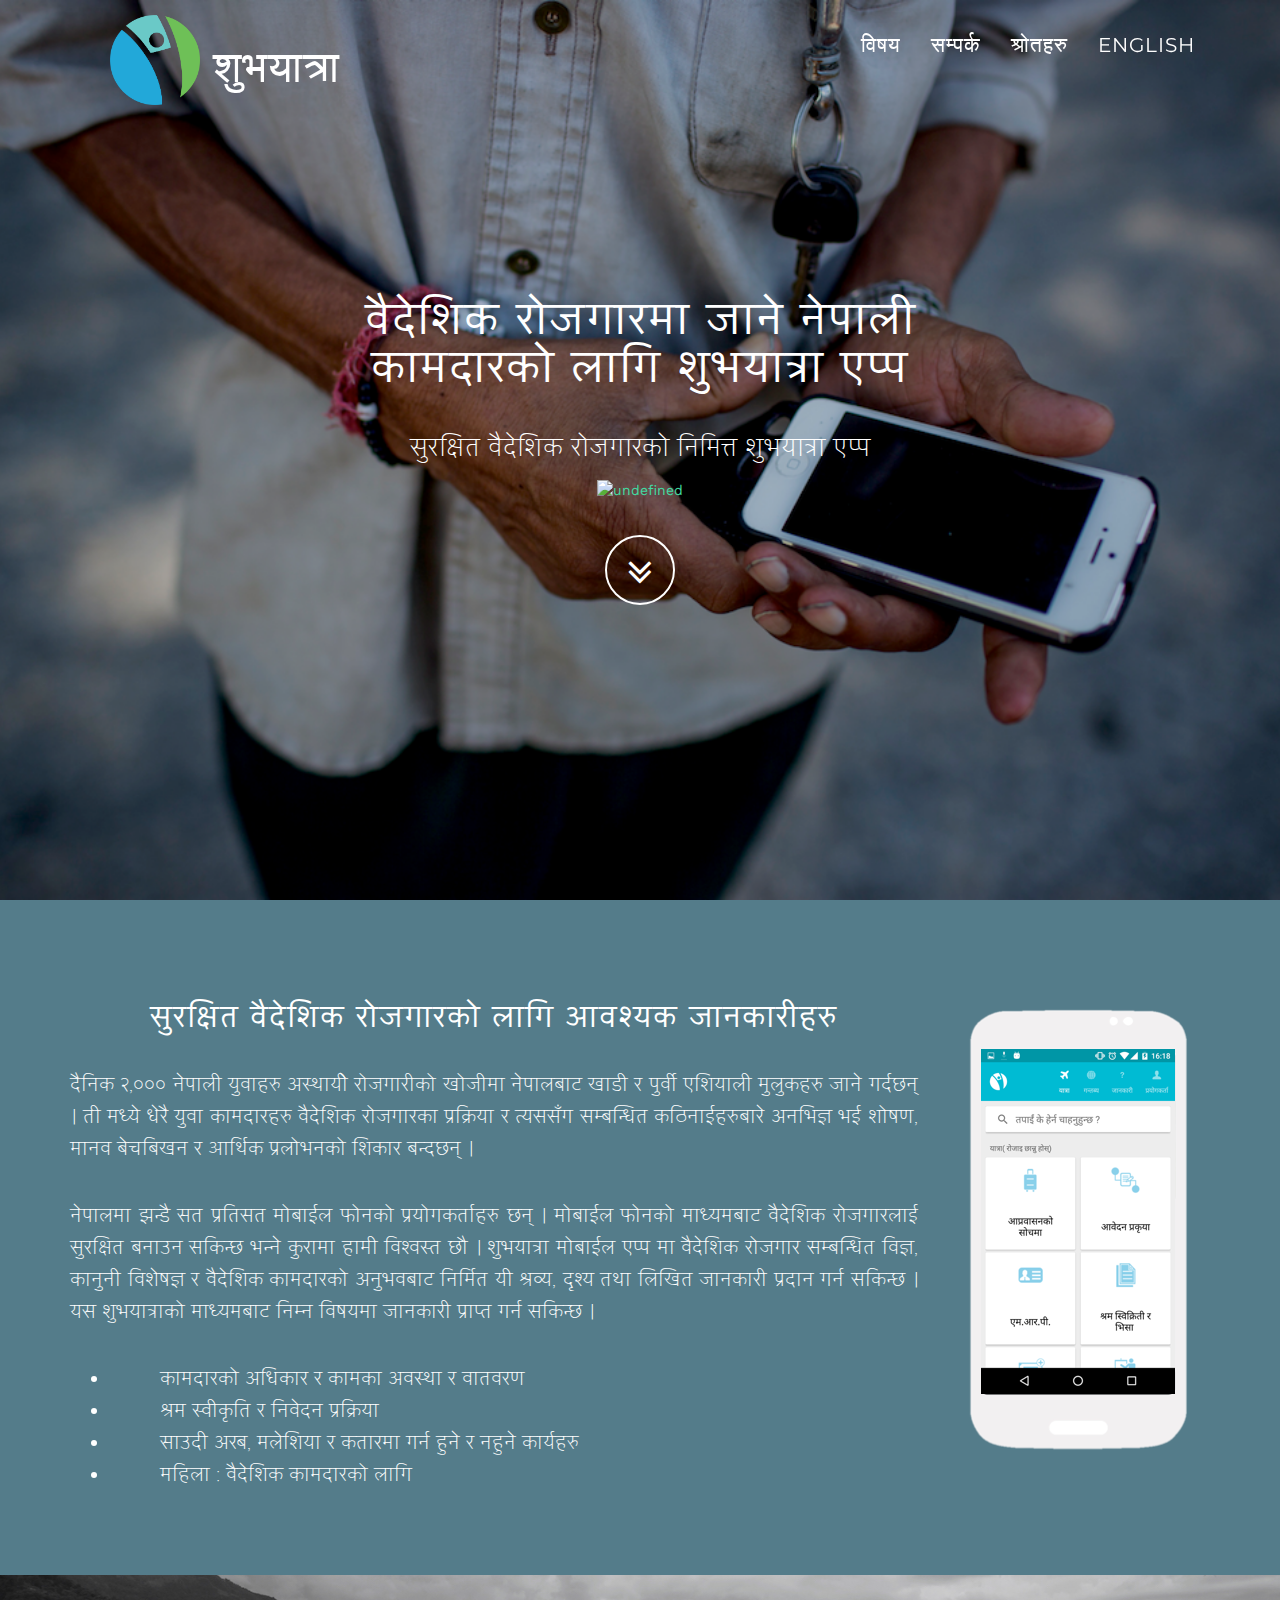
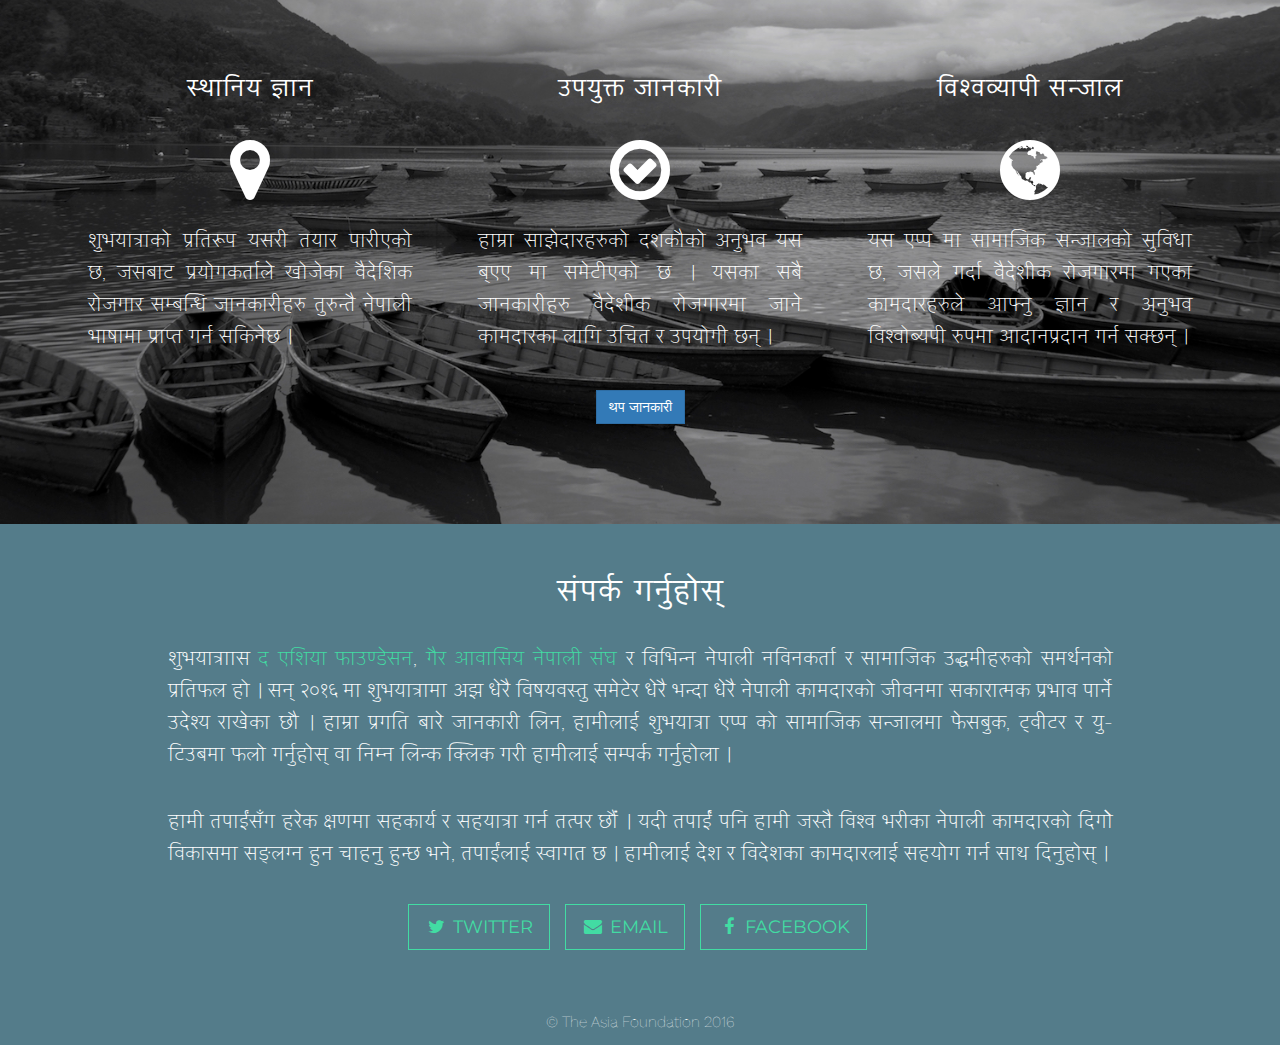
==== commit 217a2372: "add YI logo" ====
--- a/index.html
+++ b/index.html
@@ -181,7 +181,7 @@
                         <a href="mailto:shuvayatra.go@gmail.com" class="btn btn-default btn-lg"><i class="fa fa-envelope fa-fw"></i> <span class="network-name translate">Email</span></a>
                     </li>
                     <li>
-                        <a href="https://www.facebook.com/ShuvayatraApp" class="btn btn-default btn-lg"><i class="fa fa-facebook fa-fw"></i> <span class="network-name translate">Facebook</span></a>
+                        <a href="https://www.facebook.com/ShuvaGO" class="btn btn-default btn-lg"><i class="fa fa-facebook fa-fw"></i> <span class="network-name translate">Facebook</span></a>
                     </li>
                 </ul>
             </div>
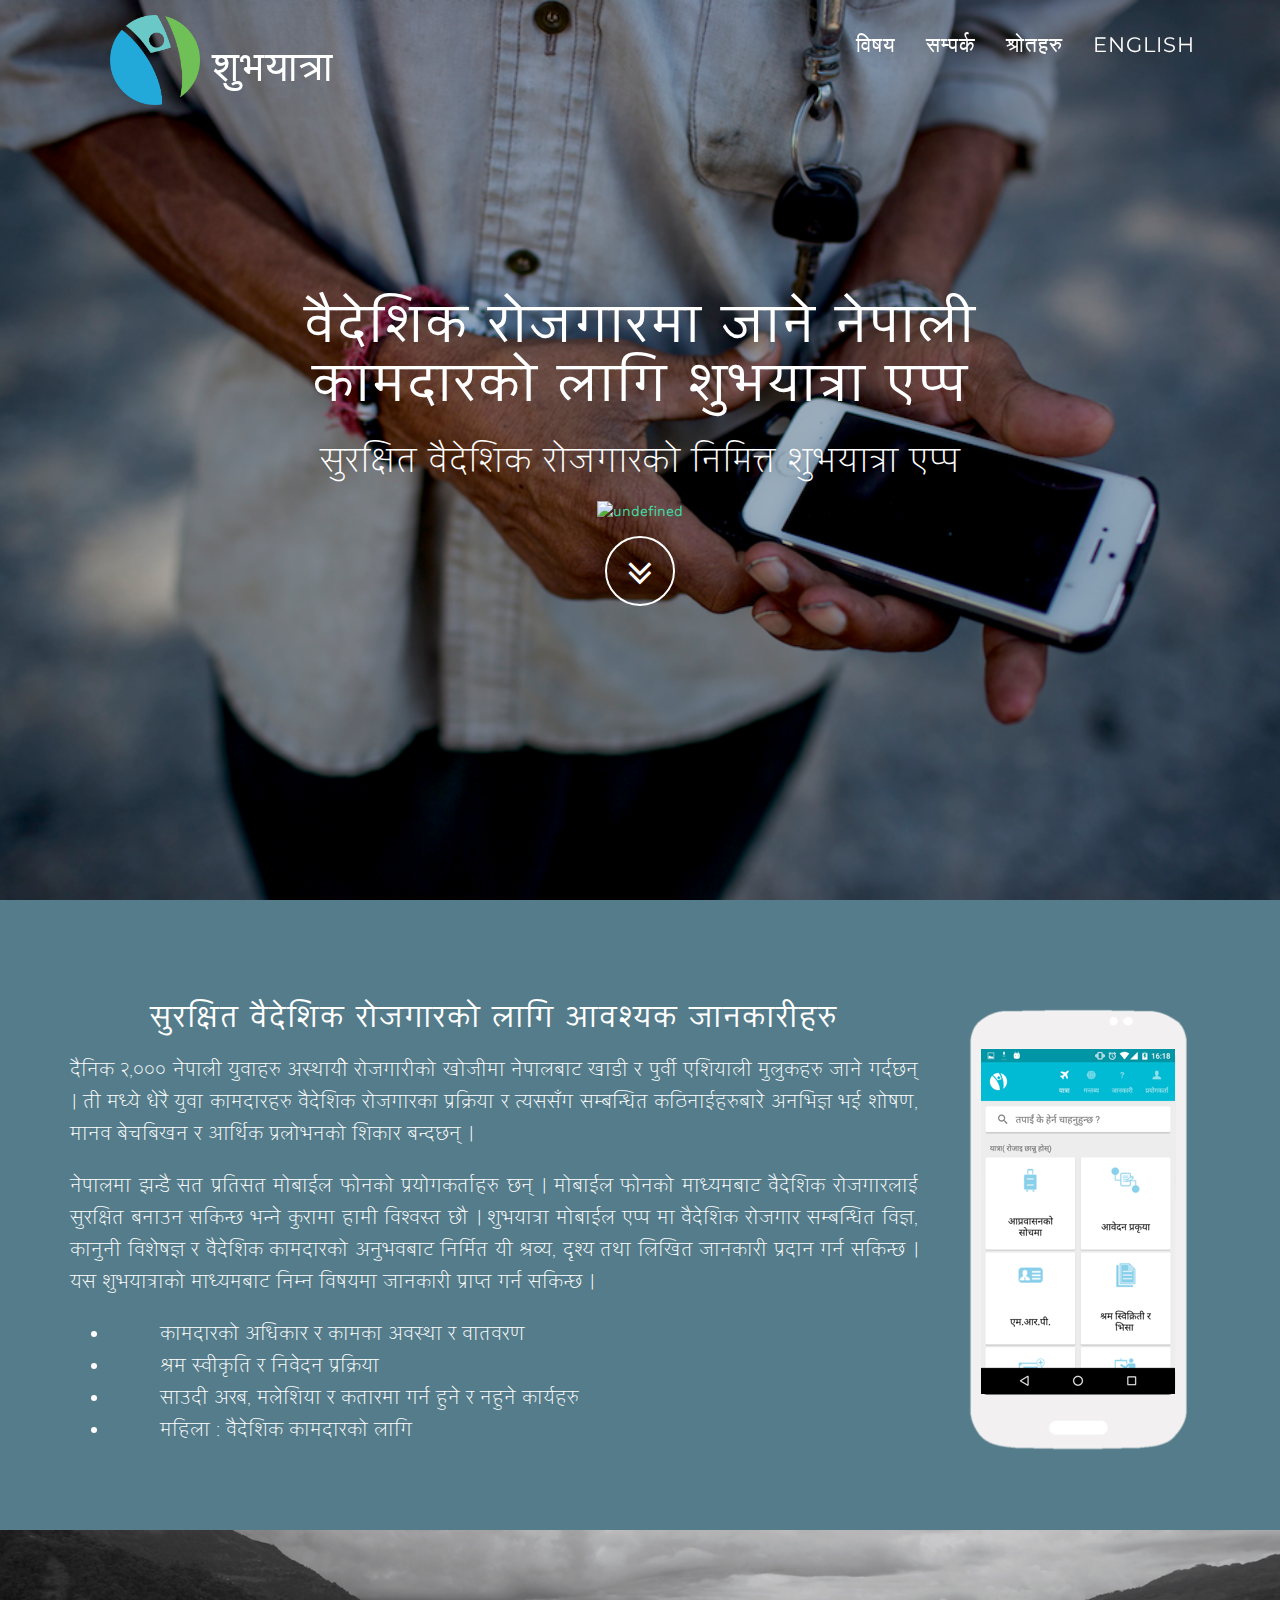
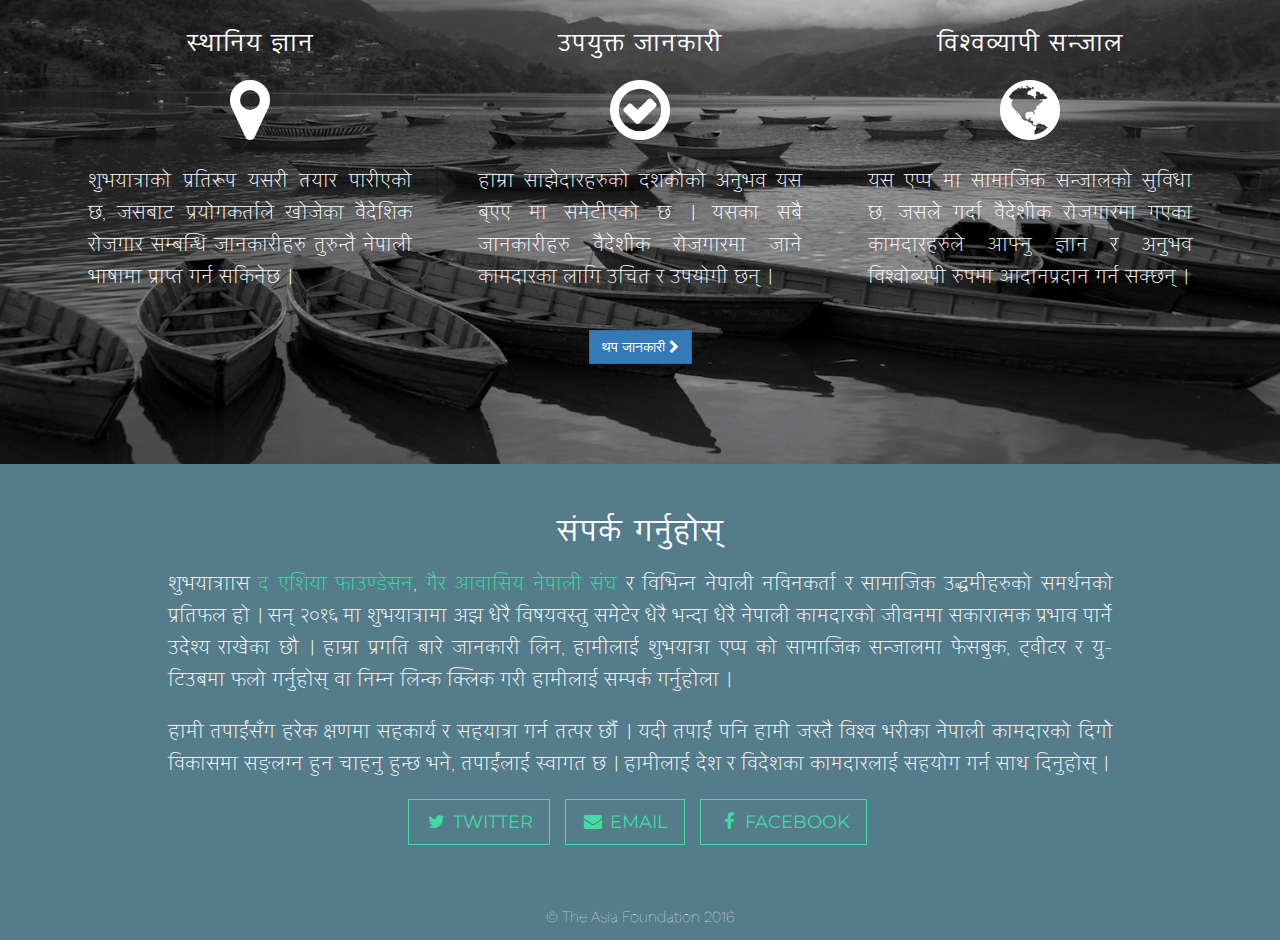
==== commit 64f0eb3e: "adapt text for variable screen sizes" ====
--- a/index.html
+++ b/index.html
@@ -83,7 +83,7 @@
                       <a class="translate resourcelink" href="more-info.html?x=/">Resources</a>
                     </li>
                     <li>
-                      <a class="translatebtn" href="#nepali" style="font-size: 20px;" onclick="toNepali()">नेपाली</a>
+                      <a class="page-scroll translatebtn" href="#nepali" onclick="toNepali()">नेपाली</a>
                     </li>
                 </ul>
             </div>
@@ -101,7 +101,7 @@
                         <h1 class="brand-heading translate" key="the_safe_journey_app">The “safe journey” app for Nepali migrant workers</h1>
                         <p class="intro-text translate" key="the_shuvayatra_mobile_app">The Shuvayatra mobile app makes the process of labor migration safer and more secure.</p>
                         <a href='https://play.google.com/store/apps/details?id=com.taf.shuvayatra&utm_source=global_co&utm_medium=prtnr&utm_content=Mar2515&utm_campaign=PartBadge&pcampaignid=MKT-Other-global-all-co-prtnr-py-PartBadge-Mar2515-1'><img alt='undefined' style='width: 300px' src='https://play.google.com/intl/en_us/badges/images/generic/ne_badge_web_generic.png'/></a>
-                        <br> <br>
+                        <br>
                         <a href="#about" class="btn btn-circle page-scroll">
                             <i class="fa fa-angle-double-down animated"></i>
                         </a>
--- a/css/grayscale.css
+++ b/css/grayscale.css
@@ -25,7 +25,7 @@
 h4,
 h5,
 h6 {
-    margin: 0 0 35px;
+    margin: 0 0 20px;
     font-weight: 400;
     letter-spacing: 1px;
 }
@@ -46,7 +46,7 @@
 
 @media(min-width:768px) {
     p {
-        margin: 0 0 35px;
+        margin: 0 0 20px;
         font-size: 20px;
         line-height: 1.6;
     }
@@ -163,7 +163,8 @@
     }
 
     .navbar-custom .navbar-brand {
-      font-size: 44px;
+      font-size: 36px; /* fallback */
+      font-size: 3.3vw;
     }
 
     .navbar-custom img {
@@ -185,7 +186,7 @@
 .intro {
     display: table;
     width: 100%;
-    height: auto;
+    height: 100%;
     padding: 100px 0;
     text-align: center;
     color: #fff;
@@ -211,34 +212,20 @@
     margin-bottom: 10px;
 }
 
-form {
-  margin-left: auto;
-  margin-right: auto;
-  font-size: 1.4em;
-  font-weight: lighter;
-  font-family: inherit;
-}
-
-#email {
-  background: rgba(255, 255, 255, 0.9);
-  text-align: center;
-  padding: 0 20px;
-  font-family: inherit;
-  color: #000;
-}
-
-@media(min-width:768px) {
+@media(min-width:769px) {
     .intro {
         height: 100%;
         padding: 0;
     }
 
     .intro .intro-body .brand-heading {
-        font-size: 44px;
+        font-size: 32px; /* fallback */
+        font-size: 6vmin;
     }
 
     .intro .intro-body .intro-text {
-        font-size: 26px;
+        font-size: 26px; /* fallback */
+        font-size: 4vmin;
     }
 }
 
